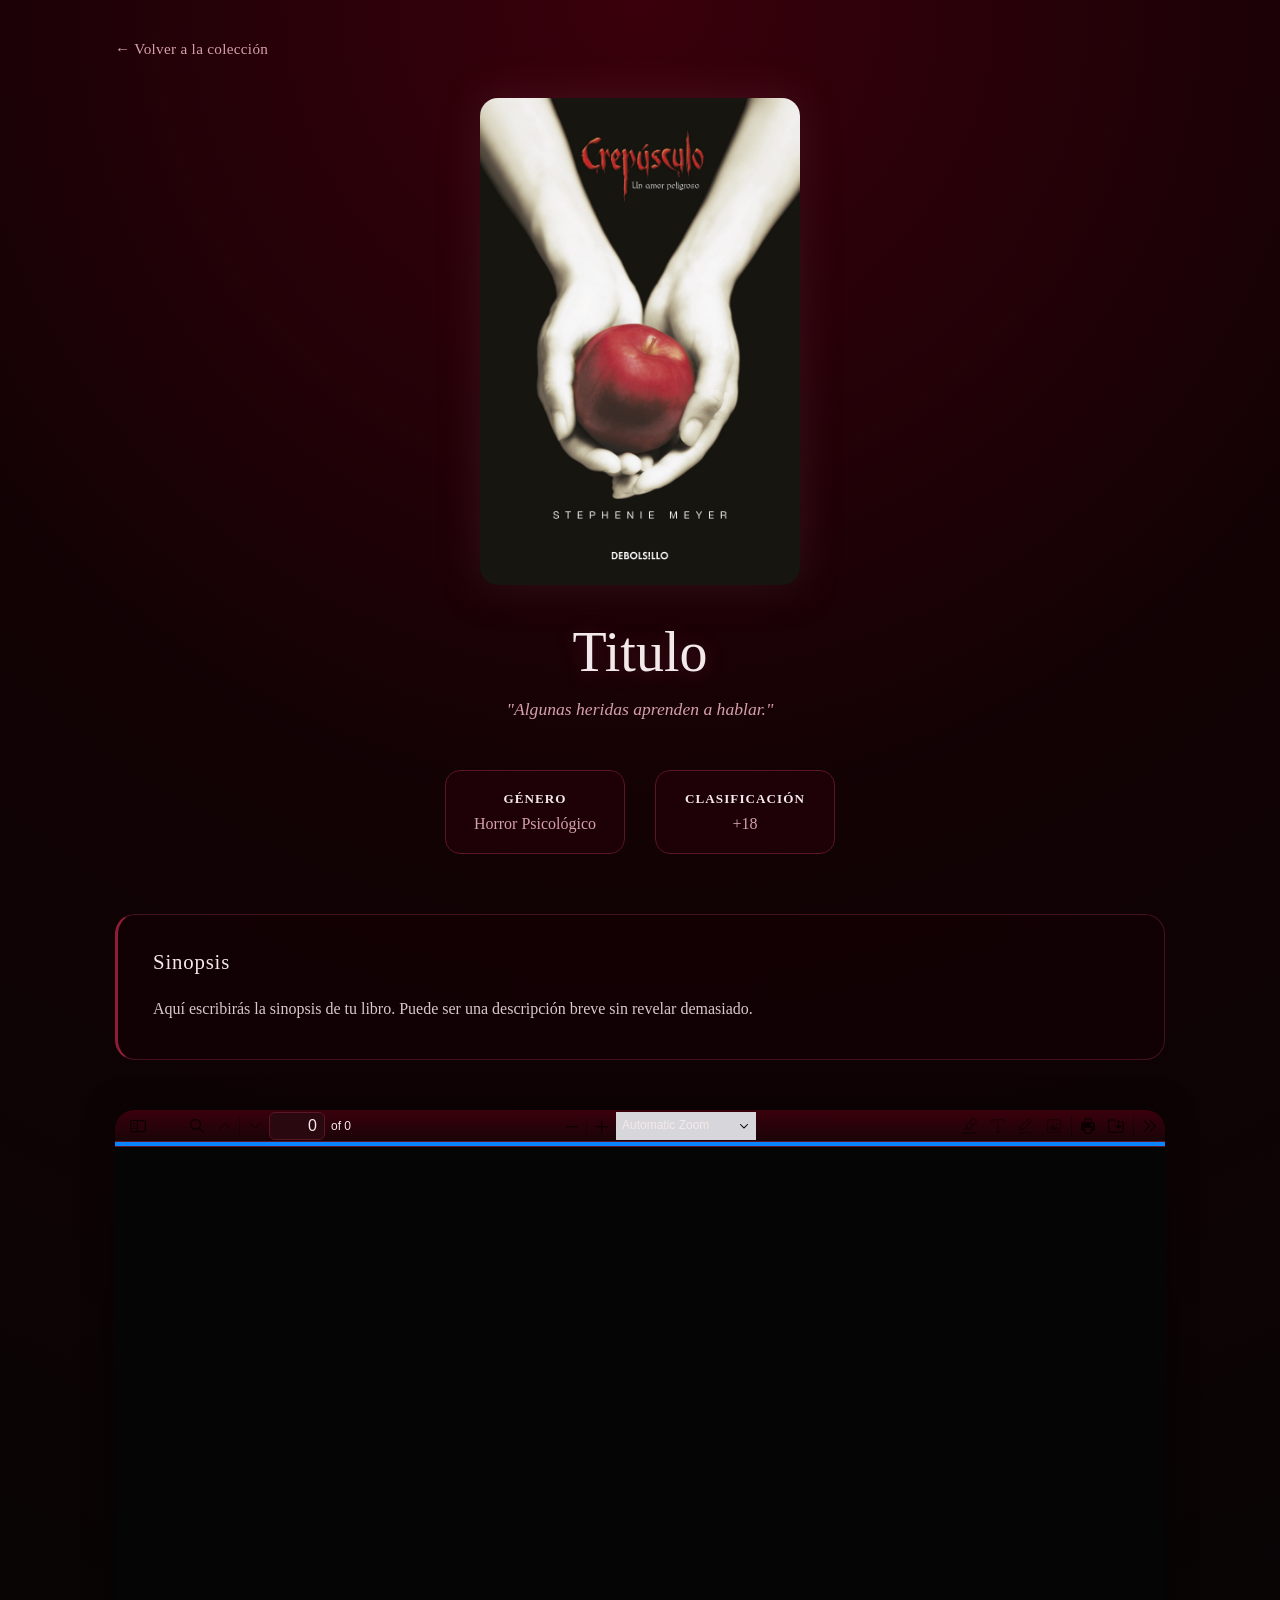
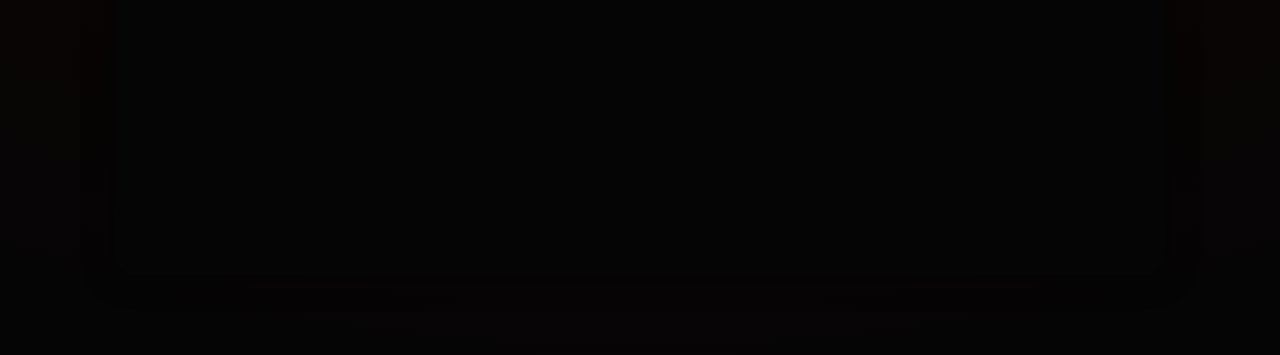
==== pages/libro2.html @ 132bba9f "first commit" ====
<!DOCTYPE html>
<html lang="es">

<head>
    <meta charset="UTF-8">
    <meta name="viewport" content="width=device-width, initial-scale=1.0">
    <title>Titulo</title>
    <link rel="stylesheet" href="../css/lector.css">
</head>

<body>

    <div class="container">

        <a href="./index.html" class="volver">
            ← Volver a la colección
        </a>

        <img src="../img/libro1.jpg" alt="Portada Blackbox" class="portada">

        <h1>Titulo</h1>

        <p class="frase">
            "Algunas heridas aprenden a hablar."
        </p>

        <div class="info">
            <div>
                <strong>Género</strong>
                <span>Horror Psicológico</span>
            </div>
            <div>
                <strong>Clasificación</strong>
                <span>+18</span>
            </div>
        </div>

        <section class="sinopsis">
            <h2>Sinopsis</h2>
            <p>
                Aquí escribirás la sinopsis de tu libro.
                Puede ser una descripción breve sin revelar demasiado.
            </p>
        </section>

        <section class="pdf-section">
<iframe src="/../pdfjs/web/viewer.html?file=../../libros/libro1.pdf" class="visor-iframe" title="Lector"></iframe>
        </section>

    </div>

</body>

</html>
---- css/lector.css ----
/* ========================= */
/* VARIABLES                 */
/* ========================= */

:root {
    --color-primary:     #8f1d37;
    --color-primary-h:   #b72b4a;
    --color-accent:      #d6a0aa;
    --color-accent-dim:  #9f7d84;
    --color-text:        #f4e9ea;
    --color-text-muted:  #d8c8cb;
    --color-border:      #45111d;
    --color-border-mid:  #5a1625;
    --color-surface:     rgba(20,0,5,.55);
    --color-surface-d:   rgba(10,0,3,.6);
    --radius-card:       20px;
    --radius-btn:        8px;
}

/* ========================= */
/* RESET & BASE              */
/* ========================= */

* {
    margin: 0;
    padding: 0;
    box-sizing: border-box;
}

body {
    background:
        radial-gradient(
            circle at top,
            #3a000c 0%,
            #120204 40%,
            #050505 100%
        );
    color: var(--color-text);
    font-family: Georgia, serif;
    min-height: 100vh;
}

/* ========================= */
/* ANIMACION ENTRADA         */
/* ========================= */

@keyframes fadeUp {
    from { opacity: 0; transform: translateY(18px); }
    to   { opacity: 1; transform: translateY(0); }
}

.portada,
h1,
.frase,
.info,
.sinopsis,
.pdf-section {
    animation: fadeUp .55s ease both;
}

h1          { animation-delay: .05s; }
.frase      { animation-delay: .10s; }
.info       { animation-delay: .15s; }
.sinopsis   { animation-delay: .20s; }
.pdf-section{ animation-delay: .25s; }

/* ========================= */
/* LAYOUT                    */
/* ========================= */

.container {
    max-width: 1100px;
    margin: auto;
    padding: 40px 25px 80px;
}

/* ========================= */
/* VOLVER                    */
/* ========================= */

.volver {
    display: inline-flex;
    align-items: center;
    gap: 6px;
    text-decoration: none;
    color: var(--color-accent);
    margin-bottom: 40px;
    font-size: .95rem;
    letter-spacing: .02em;
    transition: color .3s, gap .2s;
}

.volver:hover {
    color: #ffffff;
    gap: 10px;
}

/* ========================= */
/* PORTADA                   */
/* ========================= */

.portada {
    display: block;
    width: 320px;
    max-width: 100%;
    margin: 0 auto 35px;
    border-radius: 18px;
    box-shadow:
        0 0 40px rgba(184,67,95,.25),
        0 8px 32px rgba(0,0,0,.5);
    transition: transform .35s ease, box-shadow .35s ease;
    cursor: default;
}

.portada:hover {
    transform: translateY(-6px) scale(1.015);
    box-shadow:
        0 0 60px rgba(184,67,95,.4),
        0 16px 48px rgba(0,0,0,.6);
}

/* ========================= */
/* TITULO & FRASE            */
/* ========================= */

h1 {
    text-align: center;
    font-size: 3.5rem;
    font-weight: normal;
    margin-bottom: 15px;
    color: var(--color-text);
    text-shadow: 0 2px 20px rgba(184,67,95,.3);
}

.frase {
    text-align: center;
    color: var(--color-accent);
    font-style: italic;
    font-size: 1.1rem;
    margin-bottom: 50px;
    opacity: .85;
}

/* ========================= */
/* INFO CARDS                */
/* ========================= */

.info {
    display: flex;
    justify-content: center;
    gap: 30px;
    flex-wrap: wrap;
    margin-bottom: 60px;
}

.info div {
    background: rgba(40,0,10,.5);
    border: 1px solid var(--color-border-mid);
    padding: 20px 24px;
    min-width: 180px;
    border-radius: 15px;
    text-align: center;
    transition: border-color .3s, background .3s, transform .25s;
    cursor: default;
}

.info div:hover {
    background: rgba(60,0,15,.65);
    border-color: var(--color-primary);
    transform: translateY(-3px);
}

.info strong {
    display: block;
    color: var(--color-text);
    margin-bottom: 8px;
    font-size: .82rem;
    letter-spacing: .08em;
    text-transform: uppercase;
}

.info span {
    color: var(--color-accent);
    font-size: 1rem;
}

/* ========================= */
/* SINOPSIS                  */
/* ========================= */

.sinopsis {
    background: var(--color-surface);
    border: 1px solid var(--color-border);
    border-left: 3px solid var(--color-primary);
    border-radius: var(--radius-card);
    padding: 35px;
    margin-bottom: 50px;
}

.sinopsis h2 {
    margin-bottom: 20px;
    font-weight: normal;
    color: var(--color-text);
    font-size: 1.3rem;
    letter-spacing: .04em;
}

.sinopsis p {
    color: var(--color-text-muted);
    line-height: 1.9;
}

/* ========================= */
/* PDF SECTION & IFRAME      */
/* ========================= */

.pdf-section {
    margin-top: 40px;
}

.visor-iframe {
    width: 100%;
    height: 85vh;
    border: none;
    border-radius: var(--radius-card);
    display: block;
    box-shadow:
        0 0 30px rgba(0,0,0,.5),
        inset 0 1px 0 rgba(255,255,255,.03);
}

/* ========================= */
/* FOOTER                    */
/* ========================= */

footer {
    text-align: center;
    padding: 40px 20px;
    color: var(--color-accent-dim);
    font-style: italic;
}

/* ========================= */
/* RESPONSIVE — TABLET       */
/* ========================= */

@media (max-width: 768px) {
    h1 { font-size: 2.4rem; }
    
    .portada { width: 250px; }
    
    .info { gap: 16px; }
    
    .info div {
        min-width: 140px;
        padding: 16px;
    }
    
    .sinopsis { padding: 24px; }
}

/* ========================= */
/* RESPONSIVE — MOVIL        */
/* ========================= */

@media (max-width: 480px) {
    h1 { font-size: 1.9rem; }
    
    .portada { width: 200px; }
    
    .frase { font-size: 1rem; }
    
    .info { gap: 12px; }
    
    .info div {
        min-width: 120px;
        padding: 14px 12px;
    }
    
    .sinopsis {
        padding: 20px;
        border-radius: 14px;
    }

    .visor-iframe {
        height: 75vh;
        border-radius: 10px;
    }
}
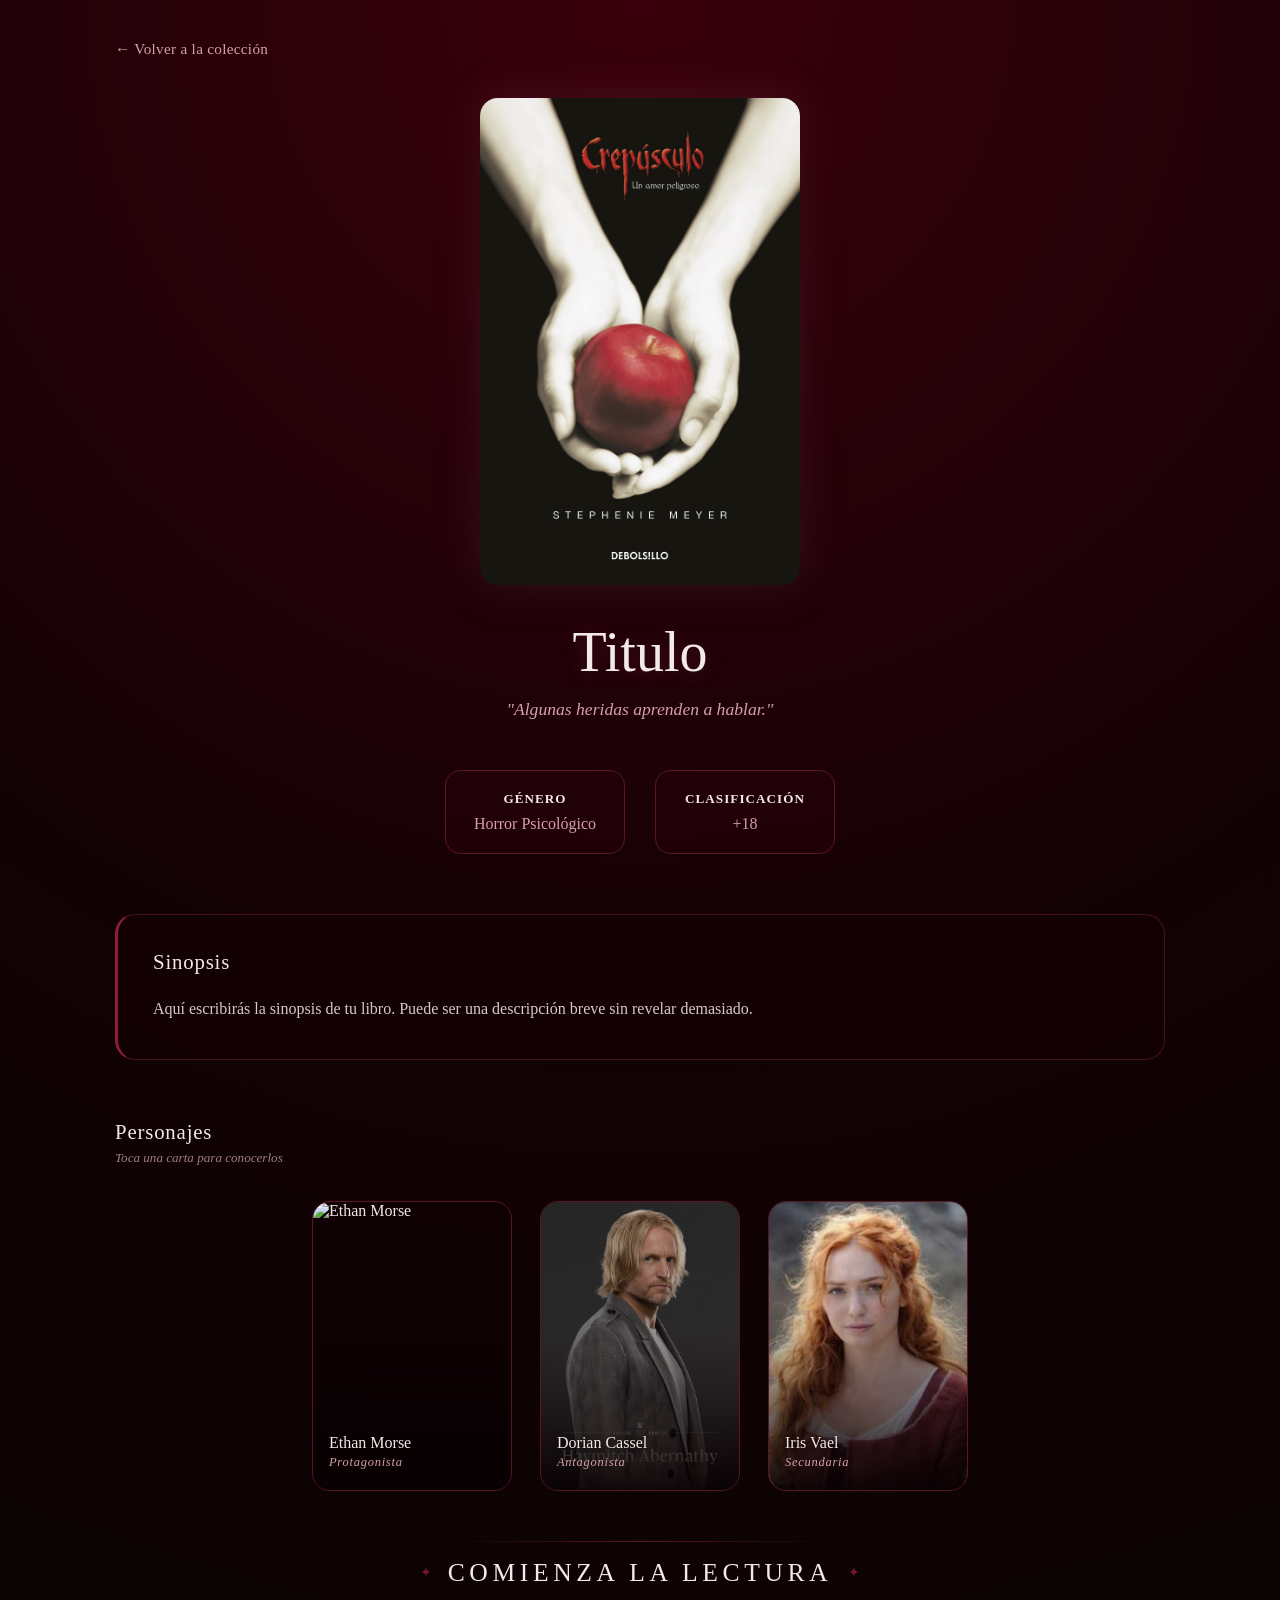
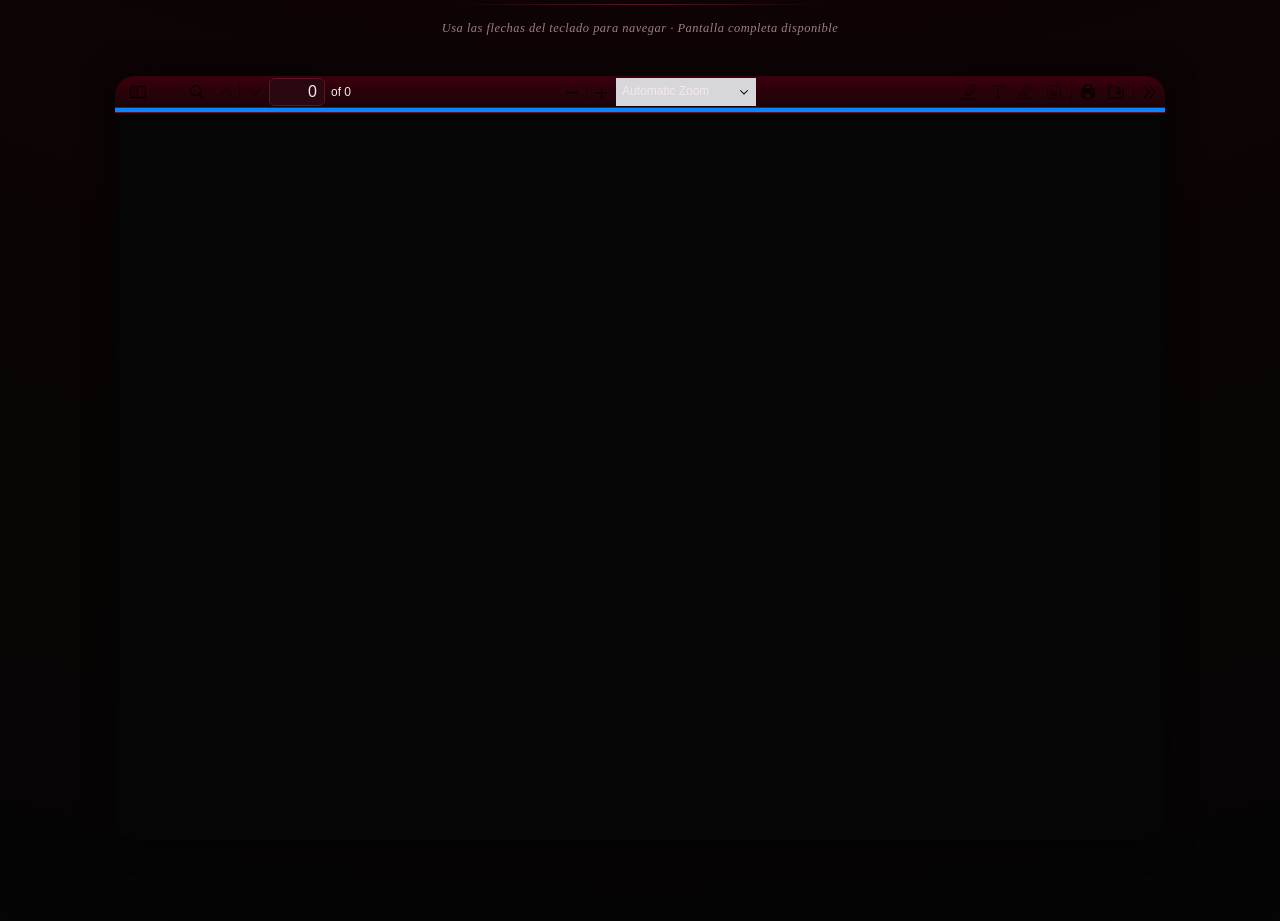
==== commit bb400888: "Updated de cambios en pagina de lectura" ====
--- a/pages/libro2.html
+++ b/pages/libro2.html
@@ -16,39 +16,174 @@
             ← Volver a la colección
         </a>
 
-        <img src="../img/libro1.jpg" alt="Portada Blackbox" class="portada">
+        <!-- ── LIBRO ─────────────────────────────────── -->
+        <section class="libro">
 
-        <h1>Titulo</h1>
+            <img src="../img/libro1.jpg" alt="Portada" class="portada">
 
-        <p class="frase">
-            "Algunas heridas aprenden a hablar."
-        </p>
+            <h1>Titulo</h1>
 
-        <div class="info">
-            <div>
-                <strong>Género</strong>
-                <span>Horror Psicológico</span>
+            <p class="frase">
+                "Algunas heridas aprenden a hablar."
+            </p>
+
+            <div class="info">
+                <div>
+                    <strong>Género</strong>
+                    <span>Horror Psicológico</span>
+                </div>
+                <div>
+                    <strong>Clasificación</strong>
+                    <span>+18</span>
+                </div>
             </div>
-            <div>
-                <strong>Clasificación</strong>
-                <span>+18</span>
+
+            <div class="sinopsis">
+                <h2>Sinopsis</h2>
+                <p>
+                    Aquí escribirás la sinopsis de tu libro.
+                    Puede ser una descripción breve sin revelar demasiado.
+                </p>
+            </div>
+
+        </section>
+
+        <!-- ── PERSONAJES ───────────────────────────── -->
+        <section class="personajes">
+            <h2>Personajes</h2>
+            <p class="personajes-hint">Toca una carta para conocerlos</p>
+
+            <div class="personajes-grid">
+
+                <div class="pj-card" onclick="abrirModal(0)">
+                    <img src="../img/personaje1.png" alt="Ethan Morse" class="pj-foto">
+                    <div class="pj-overlay"></div>
+                    <div class="pj-info">
+                        <p class="pj-nombre">Ethan Morse</p>
+                        <p class="pj-rol">Protagonista</p>
+                    </div>
+                </div>
+
+                <div class="pj-card" onclick="abrirModal(1)">
+                    <img src="../img/personaje2.png" alt="Dorian Cassel" class="pj-foto">
+                    <div class="pj-overlay"></div>
+                    <div class="pj-info">
+                        <p class="pj-nombre">Dorian Cassel</p>
+                        <p class="pj-rol">Antagonista</p>
+                    </div>
+                </div>
+
+                <div class="pj-card" onclick="abrirModal(2)">
+                    <img src="../img/personaje3.png" alt="Iris Vael" class="pj-foto">
+                    <div class="pj-overlay"></div>
+                    <div class="pj-info">
+                        <p class="pj-nombre">Iris Vael</p>
+                        <p class="pj-rol">Secundaria</p>
+                    </div>
+                </div>
+
+            </div>
+        </section>
+
+        <!-- ── MODAL ─────────────────────────────────── -->
+        <div class="modal-overlay" id="modal-overlay" onclick="cerrarModal()">
+            <div class="modal-box" onclick="event.stopPropagation()">
+                <button class="modal-cerrar" onclick="cerrarModal()">✕</button>
+                <img src="" alt="" class="modal-foto" id="modal-foto">
+                <div class="modal-contenido">
+                    <p class="modal-rol" id="modal-rol"></p>
+                    <h3 class="modal-nombre" id="modal-nombre"></h3>
+                    <div class="modal-datos" id="modal-datos"></div>
+                    <p class="modal-cita" id="modal-cita"></p>
+                </div>
             </div>
         </div>
 
-        <section class="sinopsis">
-            <h2>Sinopsis</h2>
-            <p>
-                Aquí escribirás la sinopsis de tu libro.
-                Puede ser una descripción breve sin revelar demasiado.
-            </p>
-        </section>
-
+        <!-- ── LECTOR ────────────────────────────────── -->
         <section class="pdf-section">
-<iframe src="/../pdfjs/web/viewer.html?file=../../libros/libro1.pdf" class="visor-iframe" title="Lector"></iframe>
+            <div class="lector-header">
+                <div class="lector-linea"></div>
+                <div class="lector-centro">
+                    <span class="lector-icono">✦</span>
+                    <h2 class="lector-titulo">Comienza la lectura</h2>
+                    <span class="lector-icono">✦</span>
+                </div>
+                <div class="lector-linea"></div>
+                <p class="lector-sub">Usa las flechas del teclado para navegar · Pantalla completa disponible</p>
+            </div>
+            <iframe src="../pdfjs/web/viewer.html?file=../../libros/libro1.pdf" class="visor-iframe"
+                title="Lector"></iframe>
         </section>
 
     </div>
 
+    <script>
+        const personajes = [
+            {
+                nombre: "Ethan Morse",
+                rol: "Protagonista",
+                foto: "../img/personaje1.png",
+                datos: [
+                    { etiqueta: "Edad",   valor: "29 años" },
+                    { etiqueta: "Rasgos", valor: "Introvertido · Analítico · Frágil" },
+                    { etiqueta: "Origen", valor: "Ciudad costera del sur" }
+                ],
+                cita: "\"Cargó el secreto tanto tiempo que ya no sabía dónde terminaba él y comenzaba el miedo.\""
+            },
+            {
+                nombre: "Dorian Cassel",
+                rol: "Antagonista",
+                foto: "../img/personaje2.png",
+                datos: [
+                    { etiqueta: "Edad",   valor: "38 años" },
+                    { etiqueta: "Rasgos", valor: "Calculador · Persuasivo · Frío" },
+                    { etiqueta: "Origen", valor: "Desconocido" }
+                ],
+                cita: "\"Su sonrisa era la última cosa que veías antes de que todo empezara a desmoronarse.\""
+            },
+            {
+                nombre: "Iris Vael",
+                rol: "Secundaria",
+                foto: "../img/personaje3.png",
+                datos: [
+                    { etiqueta: "Edad",   valor: "31 años" },
+                    { etiqueta: "Rasgos", valor: "Leal · Protectora · Reservada" },
+                    { etiqueta: "Origen", valor: "Las afueras del norte" }
+                ],
+                cita: "\"Era la única que seguía ahí cuando las luces se apagaban.\""
+            }
+        ];
+
+        function abrirModal(i) {
+            const p = personajes[i];
+            document.getElementById("modal-foto").src              = p.foto;
+            document.getElementById("modal-foto").alt              = p.nombre;
+            document.getElementById("modal-nombre").textContent    = p.nombre;
+            document.getElementById("modal-rol").textContent       = p.rol;
+            document.getElementById("modal-cita").textContent      = p.cita;
+
+            const datos = document.getElementById("modal-datos");
+            datos.innerHTML = p.datos.map(d =>
+                `<div class="modal-dato">
+                    <span class="modal-etiqueta">${d.etiqueta}</span>
+                    <span class="modal-valor">${d.valor}</span>
+                </div>`
+            ).join("");
+
+            document.getElementById("modal-overlay").classList.add("activo");
+            document.body.style.overflow = "hidden";
+        }
+
+        function cerrarModal() {
+            document.getElementById("modal-overlay").classList.remove("activo");
+            document.body.style.overflow = "";
+        }
+
+        document.addEventListener("keydown", e => {
+            if (e.key === "Escape") cerrarModal();
+        });
+    </script>
+
 </body>
 
 </html>
--- a/css/lector.css
+++ b/css/lector.css
@@ -185,6 +185,14 @@
 }
 
 /* ========================= */
+/* LIBRO                     */
+/* ========================= */
+
+.libro {
+    margin-bottom: 60px;
+}
+
+/* ========================= */
 /* SINOPSIS                  */
 /* ========================= */
 
@@ -216,6 +224,50 @@
 
 .pdf-section {
     margin-top: 40px;
+}
+
+.lector-header {
+    text-align: center;
+    margin-bottom: 40px;
+    display: flex;
+    flex-direction: column;
+    align-items: center;
+    gap: 16px;
+}
+
+.lector-centro {
+    display: flex;
+    align-items: center;
+    gap: 16px;
+}
+
+.lector-linea {
+    width: 100%;
+    max-width: 380px;
+    height: 1px;
+    background: linear-gradient(to right, transparent, var(--color-border-mid), transparent);
+}
+
+.lector-icono {
+    color: var(--color-primary);
+    font-size: .85rem;
+    opacity: .8;
+}
+
+.lector-titulo {
+    font-weight: normal;
+    font-size: 1.6rem;
+    letter-spacing: .18em;
+    text-transform: uppercase;
+    color: var(--color-text);
+    margin: 0;
+}
+
+.lector-sub {
+    font-size: .78rem;
+    color: var(--color-accent-dim);
+    font-style: italic;
+    letter-spacing: .04em;
 }
 
 .visor-iframe {
@@ -240,8 +292,237 @@
     font-style: italic;
 }
 
-/* ========================= */
-/* RESPONSIVE — TABLET       */
+
+/* ========================= */
+/* PERSONAJES                */
+/* ========================= */
+
+.personajes {
+    margin-bottom: 50px;
+    animation: fadeUp .55s ease both;
+    animation-delay: .22s;
+}
+
+.personajes h2 {
+    font-weight: normal;
+    font-size: 1.3rem;
+    letter-spacing: .04em;
+    color: var(--color-text);
+    margin-bottom: 6px;
+}
+
+.personajes-hint {
+    font-size: .82rem;
+    color: var(--color-accent-dim);
+    font-style: italic;
+    margin-bottom: 35px;
+}
+
+.personajes-grid {
+    display: flex;
+    gap: 28px;
+    justify-content: center;
+    flex-wrap: wrap;
+}
+
+/* ─── CARTA ─────────────── */
+
+.pj-card {
+    width: 200px;
+    height: 290px;
+    border-radius: 18px;
+    overflow: hidden;
+    cursor: pointer;
+    flex-shrink: 0;
+    position: relative;
+    border: 1px solid var(--color-border-mid);
+    transition: transform .3s ease, box-shadow .3s ease, border-color .3s ease;
+}
+
+.pj-card:hover {
+    transform: translateY(-6px) scale(1.02);
+    border-color: var(--color-primary);
+    box-shadow: 0 0 40px rgba(143,29,55,.3), 0 12px 32px rgba(0,0,0,.5);
+}
+
+.pj-foto {
+    width: 100%;
+    height: 100%;
+    object-fit: cover;
+    object-position: top;
+    display: block;
+    transition: transform .4s ease;
+}
+
+.pj-card:hover .pj-foto {
+    transform: scale(1.05);
+}
+
+.pj-overlay {
+    position: absolute;
+    inset: 0;
+    background: linear-gradient(to top, rgba(8,0,2,.95) 0%, rgba(8,0,2,.2) 55%, transparent 100%);
+}
+
+.pj-info {
+    position: absolute;
+    bottom: 0;
+    left: 0;
+    right: 0;
+    padding: 0 16px 20px;
+}
+
+.pj-nombre {
+    font-size: 1rem;
+    color: var(--color-text);
+    margin-bottom: 3px;
+    text-shadow: 0 1px 6px rgba(0,0,0,.8);
+}
+
+.pj-rol {
+    font-size: .78rem;
+    color: var(--color-accent);
+    font-style: italic;
+    letter-spacing: .06em;
+}
+
+/* ========================= */
+/* MODAL                     */
+/* ========================= */
+
+.modal-overlay {
+    position: fixed;
+    inset: 0;
+    background: rgba(0,0,0,.75);
+    backdrop-filter: blur(6px);
+    -webkit-backdrop-filter: blur(6px);
+    z-index: 1000;
+    display: flex;
+    align-items: center;
+    justify-content: center;
+    padding: 20px;
+    opacity: 0;
+    pointer-events: none;
+    transition: opacity .3s ease;
+}
+
+.modal-overlay.activo {
+    opacity: 1;
+    pointer-events: all;
+}
+
+.modal-box {
+    background: rgba(18,0,5,.97);
+    border: 1px solid var(--color-border-mid);
+    border-radius: 22px;
+    display: flex;
+    gap: 0;
+    overflow: hidden;
+    max-width: 680px;
+    width: 100%;
+    position: relative;
+    transform: translateY(20px) scale(.97);
+    transition: transform .35s cubic-bezier(.34,1.3,.64,1);
+    box-shadow: 0 0 80px rgba(143,29,55,.25), 0 24px 64px rgba(0,0,0,.7);
+}
+
+.modal-overlay.activo .modal-box {
+    transform: translateY(0) scale(1);
+}
+
+.modal-cerrar {
+    position: absolute;
+    top: 14px;
+    right: 14px;
+    background: rgba(143,29,55,.25);
+    border: 1px solid var(--color-border-mid);
+    color: var(--color-text-muted);
+    width: 32px;
+    height: 32px;
+    border-radius: 50%;
+    cursor: pointer;
+    font-size: .85rem;
+    display: flex;
+    align-items: center;
+    justify-content: center;
+    z-index: 2;
+    transition: background .2s, color .2s;
+}
+
+.modal-cerrar:hover {
+    background: var(--color-primary);
+    color: #fff;
+}
+
+.modal-foto {
+    width: 260px;
+    flex-shrink: 0;
+    object-fit: cover;
+    object-position: top;
+    display: block;
+}
+
+.modal-contenido {
+    padding: 36px 32px;
+    display: flex;
+    flex-direction: column;
+    justify-content: center;
+    gap: 16px;
+    flex: 1;
+}
+
+.modal-rol {
+    font-size: .78rem;
+    text-transform: uppercase;
+    letter-spacing: .12em;
+    color: var(--color-primary-h);
+}
+
+.modal-nombre {
+    font-size: 1.8rem;
+    font-weight: normal;
+    color: var(--color-text);
+    margin: 0;
+    line-height: 1.2;
+}
+
+.modal-datos {
+    display: flex;
+    flex-direction: column;
+    gap: 12px;
+    border-top: 1px solid var(--color-border);
+    border-bottom: 1px solid var(--color-border);
+    padding: 16px 0;
+}
+
+.modal-dato {
+    display: flex;
+    flex-direction: column;
+    gap: 2px;
+}
+
+.modal-etiqueta {
+    font-size: .72rem;
+    text-transform: uppercase;
+    letter-spacing: .08em;
+    color: var(--color-accent-dim);
+}
+
+.modal-valor {
+    font-size: .92rem;
+    color: var(--color-text-muted);
+}
+
+.modal-cita {
+    font-size: .88rem;
+    color: var(--color-accent);
+    font-style: italic;
+    line-height: 1.7;
+    border-left: 2px solid var(--color-primary);
+    padding-left: 14px;
+    margin: 0;
+}
+
 /* ========================= */
 
 @media (max-width: 768px) {
@@ -257,6 +538,23 @@
     }
     
     .sinopsis { padding: 24px; }
+
+    .pj-card {
+        width: 175px;
+        height: 260px;
+    }
+
+    .modal-foto {
+        width: 200px;
+    }
+
+    .modal-contenido {
+        padding: 28px 22px;
+    }
+
+    .modal-nombre {
+        font-size: 1.5rem;
+    }
 }
 
 /* ========================= */
@@ -286,4 +584,33 @@
         height: 75vh;
         border-radius: 10px;
     }
+
+    .personajes-grid { gap: 16px; }
+
+    .pj-card {
+        width: 150px;
+        height: 240px;
+    }
+
+    .modal-box {
+        flex-direction: column;
+        max-height: 90vh;
+        overflow-y: auto;
+        border-radius: 18px;
+    }
+
+    .modal-foto {
+        width: 100%;
+        height: 220px;
+        object-position: top center;
+    }
+
+    .modal-contenido {
+        padding: 22px 20px;
+        gap: 12px;
+    }
+
+    .modal-nombre {
+        font-size: 1.4rem;
+    }
 }
